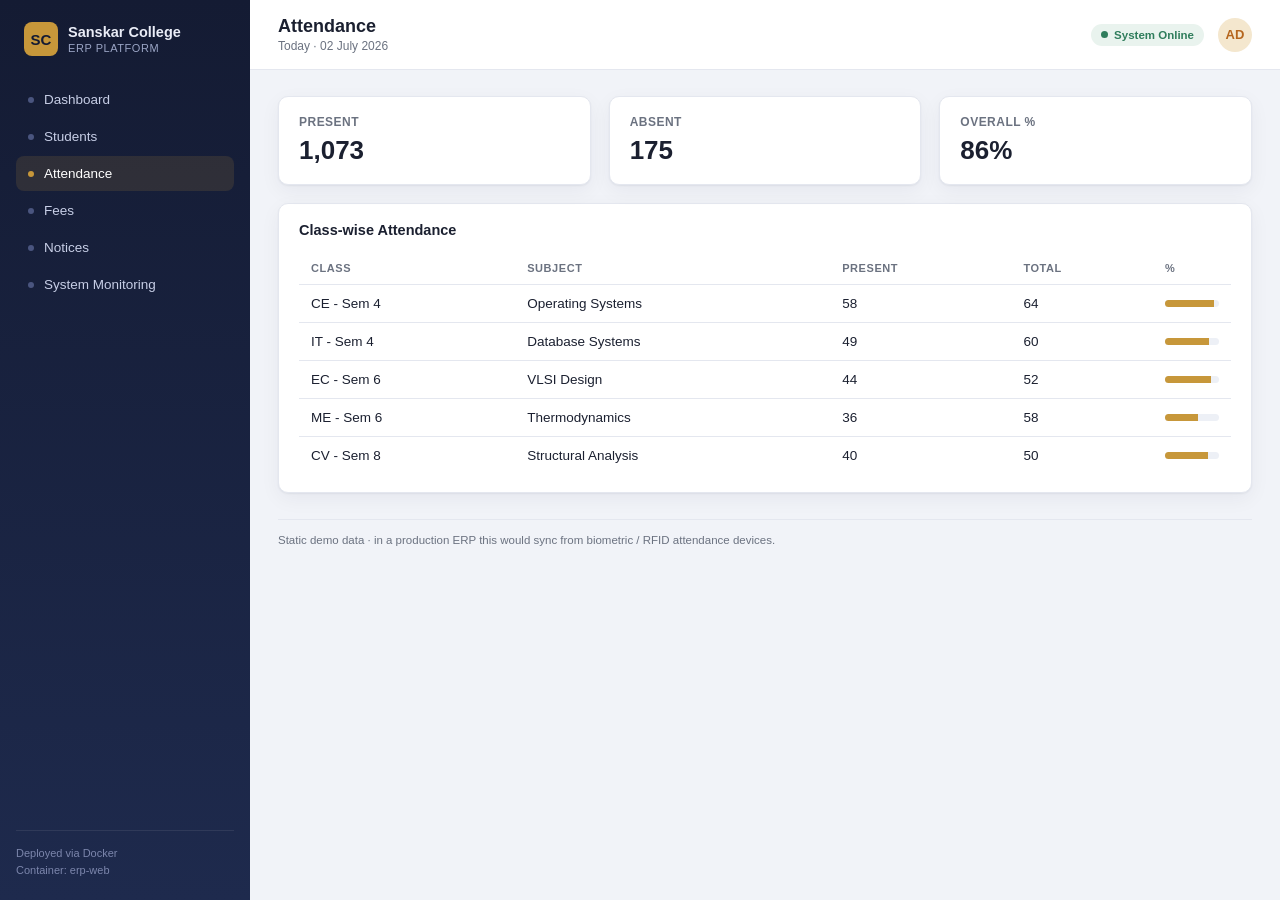
==== college-erp-docker/app/attendance.html @ 16501cbe "Initial commit" ====
<!DOCTYPE html>
<html lang="en">
<head>
<meta charset="UTF-8">
<meta name="viewport" content="width=device-width, initial-scale=1.0">
<title>Attendance · Sanskar College ERP</title>
<link rel="stylesheet" href="assets/style.css">
</head>
<body>
<div class="app">

  <aside class="sidebar">
    <div class="brand">
      <div class="brand-mark">SC</div>
      <div class="brand-text">
        <div class="name">Sanskar College</div>
        <div class="sub">ERP PLATFORM</div>
      </div>
    </div>
    <nav class="nav">
      <a href="index.html"><span class="dot"></span> Dashboard</a>
      <a href="students.html"><span class="dot"></span> Students</a>
      <a href="attendance.html" class="active"><span class="dot"></span> Attendance</a>
      <a href="fees.html"><span class="dot"></span> Fees</a>
      <a href="notices.html"><span class="dot"></span> Notices</a>
      <a href="monitoring.html"><span class="dot"></span> System Monitoring</a>
    </nav>
    <div class="sidebar-foot">
      Deployed via Docker<br>
      Container: <span>erp-web</span>
    </div>
  </aside>

  <div class="main">
    <div class="topbar">
      <div>
        <h1>Attendance</h1>
        <div class="meta">Today · 02 July 2026</div>
      </div>
      <div class="topbar-right">
        <span class="pill"><span class="blip"></span> System Online</span>
        <div class="avatar">AD</div>
      </div>
    </div>

    <div class="content">
      <div class="grid cols-3">
        <div class="card stat"><div class="label">Present</div><div class="value">1,073</div></div>
        <div class="card stat"><div class="label">Absent</div><div class="value">175</div></div>
        <div class="card stat"><div class="label">Overall %</div><div class="value">86%</div></div>
      </div>
      <br>
      <div class="card">
        <h2>Class-wise Attendance</h2>
        <table>
          <thead><tr><th>Class</th><th>Subject</th><th>Present</th><th>Total</th><th>%</th></tr></thead>
          <tbody>
            <tr><td>CE - Sem 4</td><td>Operating Systems</td><td>58</td><td>64</td><td>
              <div class="progress"><span style="width:91%"></span></div></td></tr>
            <tr><td>IT - Sem 4</td><td>Database Systems</td><td>49</td><td>60</td><td>
              <div class="progress"><span style="width:82%"></span></div></td></tr>
            <tr><td>EC - Sem 6</td><td>VLSI Design</td><td>44</td><td>52</td><td>
              <div class="progress"><span style="width:85%"></span></div></td></tr>
            <tr><td>ME - Sem 6</td><td>Thermodynamics</td><td>36</td><td>58</td><td>
              <div class="progress"><span style="width:62%"></span></div></td></tr>
            <tr><td>CV - Sem 8</td><td>Structural Analysis</td><td>40</td><td>50</td><td>
              <div class="progress"><span style="width:80%"></span></div></td></tr>
          </tbody>
        </table>
      </div>
      <div class="footnote">Static demo data · in a production ERP this would sync from biometric / RFID attendance devices.</div>
    </div>
  </div>
</div>
</body>
</html>
---- college-erp-docker/app/assets/style.css ----
:root{
  --bg:#F1F3F8;
  --surface:#FFFFFF;
  --navy:#141B33;
  --navy-2:#1E2A4D;
  --gold:#C7973A;
  --gold-soft:#F4E7CE;
  --text:#1B2030;
  --muted:#6B7280;
  --border:#E4E7EF;
  --ok:#2F7D5C;
  --warn:#B5651D;
  --danger:#B23A2F;
  --radius:10px;
  --shadow:0 1px 2px rgba(20,27,51,0.06), 0 6px 20px rgba(20,27,51,0.05);
}

*{box-sizing:border-box;}
html,body{height:100%;}
body{
  margin:0;
  font-family:'Segoe UI', Roboto, Inter, Arial, sans-serif;
  background:var(--bg);
  color:var(--text);
  -webkit-font-smoothing:antialiased;
}

a{color:inherit;text-decoration:none;}

.eyebrow{
  font-size:11px;
  letter-spacing:.14em;
  text-transform:uppercase;
  color:var(--gold);
  font-weight:700;
}

/* ---------- App shell ---------- */
.app{
  display:grid;
  grid-template-columns:250px 1fr;
  min-height:100vh;
}

.sidebar{
  background:linear-gradient(180deg,var(--navy) 0%,var(--navy-2) 100%);
  color:#EAEDF7;
  padding:22px 16px;
  display:flex;
  flex-direction:column;
  gap:26px;
}

.brand{
  display:flex;
  align-items:center;
  gap:10px;
  padding:0 8px;
}
.brand-mark{
  width:34px;height:34px;border-radius:8px;
  background:var(--gold);
  color:var(--navy);
  display:flex;align-items:center;justify-content:center;
  font-weight:800;font-size:15px;
  flex:none;
}
.brand-text .name{font-weight:700;font-size:14.5px;line-height:1.2;}
.brand-text .sub{font-size:11px;color:#9AA4C4;letter-spacing:.05em;}

.nav{display:flex;flex-direction:column;gap:2px;}
.nav a{
  display:flex;align-items:center;gap:10px;
  padding:10px 12px;border-radius:8px;
  font-size:13.5px;color:#C7CEE6;font-weight:500;
}
.nav a .dot{width:6px;height:6px;border-radius:50%;background:#4A557F;flex:none;}
.nav a:hover{background:rgba(255,255,255,0.06);color:#fff;}
.nav a.active{background:rgba(199,151,58,0.14);color:#fff;}
.nav a.active .dot{background:var(--gold);}

.sidebar-foot{
  margin-top:auto;
  border-top:1px solid rgba(255,255,255,0.08);
  padding-top:14px;
  font-size:11px;
  color:#7C86AC;
  line-height:1.5;
}

/* ---------- Main area ---------- */
.main{display:flex;flex-direction:column;min-height:100vh;}

.topbar{
  display:flex;align-items:center;justify-content:space-between;
  padding:16px 28px;
  background:var(--surface);
  border-bottom:1px solid var(--border);
  position:sticky;top:0;z-index:5;
}
.topbar h1{font-size:18px;margin:0;font-weight:700;}
.topbar .meta{font-size:12px;color:var(--muted);margin-top:2px;}
.topbar-right{display:flex;align-items:center;gap:14px;}
.pill{
  font-size:11.5px;font-weight:700;
  padding:5px 10px;border-radius:999px;
  background:#E9F3EE;color:var(--ok);
  display:flex;align-items:center;gap:6px;
}
.pill .blip{width:7px;height:7px;border-radius:50%;background:var(--ok);animation:pulse 1.8s infinite;}
@keyframes pulse{0%{opacity:1;}50%{opacity:.35;}100%{opacity:1;}}

.avatar{
  width:34px;height:34px;border-radius:50%;
  background:var(--gold-soft);color:var(--warn);
  display:flex;align-items:center;justify-content:center;
  font-weight:700;font-size:13px;
}

.content{padding:26px 28px 60px;flex:1;}

/* ---------- Cards / grid ---------- */
.grid{display:grid;gap:18px;}
.grid.cols-4{grid-template-columns:repeat(4,1fr);}
.grid.cols-3{grid-template-columns:repeat(3,1fr);}
.grid.cols-2{grid-template-columns:2fr 1fr;}

.card{
  background:var(--surface);
  border:1px solid var(--border);
  border-radius:var(--radius);
  box-shadow:var(--shadow);
  padding:18px 20px;
}
.card h2{font-size:14.5px;margin:0 0 14px;font-weight:700;}
.card h2 span{color:var(--muted);font-weight:500;font-size:12px;}

.stat .label{font-size:12px;color:var(--muted);font-weight:600;text-transform:uppercase;letter-spacing:.04em;}
.stat .value{font-size:26px;font-weight:800;margin-top:6px;}
.stat .delta{font-size:12px;margin-top:6px;font-weight:600;}
.stat .delta.up{color:var(--ok);}
.stat .delta.down{color:var(--danger);}

table{width:100%;border-collapse:collapse;font-size:13.5px;}
th{
  text-align:left;font-size:11px;text-transform:uppercase;letter-spacing:.05em;
  color:var(--muted);padding:10px 12px;border-bottom:1px solid var(--border);
}
td{padding:11px 12px;border-bottom:1px solid var(--border);}
tr:last-child td{border-bottom:none;}
tr:hover td{background:#FAFBFD;}

.badge{
  font-size:11px;font-weight:700;padding:4px 9px;border-radius:999px;display:inline-block;
}
.badge.ok{background:#E9F3EE;color:var(--ok);}
.badge.warn{background:#FBEEE0;color:var(--warn);}
.badge.danger{background:#FBE9E7;color:var(--danger);}

.list{display:flex;flex-direction:column;}
.list-item{
  display:flex;gap:12px;padding:12px 0;
  border-bottom:1px solid var(--border);
}
.list-item:last-child{border-bottom:none;}
.list-item .idot{
  width:8px;height:8px;border-radius:50%;margin-top:6px;flex:none;background:var(--gold);
}
.list-item .title{font-size:13.5px;font-weight:600;}
.list-item .desc{font-size:12.5px;color:var(--muted);margin-top:2px;}
.list-item .time{font-size:11px;color:var(--muted);white-space:nowrap;margin-left:auto;}

.progress{height:7px;border-radius:999px;background:#EDF0F6;overflow:hidden;}
.progress > span{display:block;height:100%;background:var(--gold);}

.btn{
  display:inline-flex;align-items:center;gap:6px;
  background:var(--navy);color:#fff;border:none;
  padding:9px 15px;border-radius:8px;font-size:13px;font-weight:600;cursor:pointer;
}
.btn.ghost{background:transparent;color:var(--navy);border:1px solid var(--border);}

.toolbar{display:flex;align-items:center;justify-content:space-between;margin-bottom:16px;gap:12px;}
.search{
  border:1px solid var(--border);border-radius:8px;padding:8px 12px;
  font-size:13px;min-width:220px;background:#fff;
}

.footnote{
  font-size:11.5px;color:var(--muted);margin-top:26px;
  border-top:1px solid var(--border);padding-top:14px;
}

.tag{
  font-size:11px;font-weight:700;color:var(--navy);
  background:var(--gold-soft);padding:3px 8px;border-radius:6px;
}

@media (max-width:900px){
  .app{grid-template-columns:1fr;}
  .sidebar{display:none;}
  .grid.cols-4{grid-template-columns:repeat(2,1fr);}
  .grid.cols-3{grid-template-columns:1fr;}
  .grid.cols-2{grid-template-columns:1fr;}
}
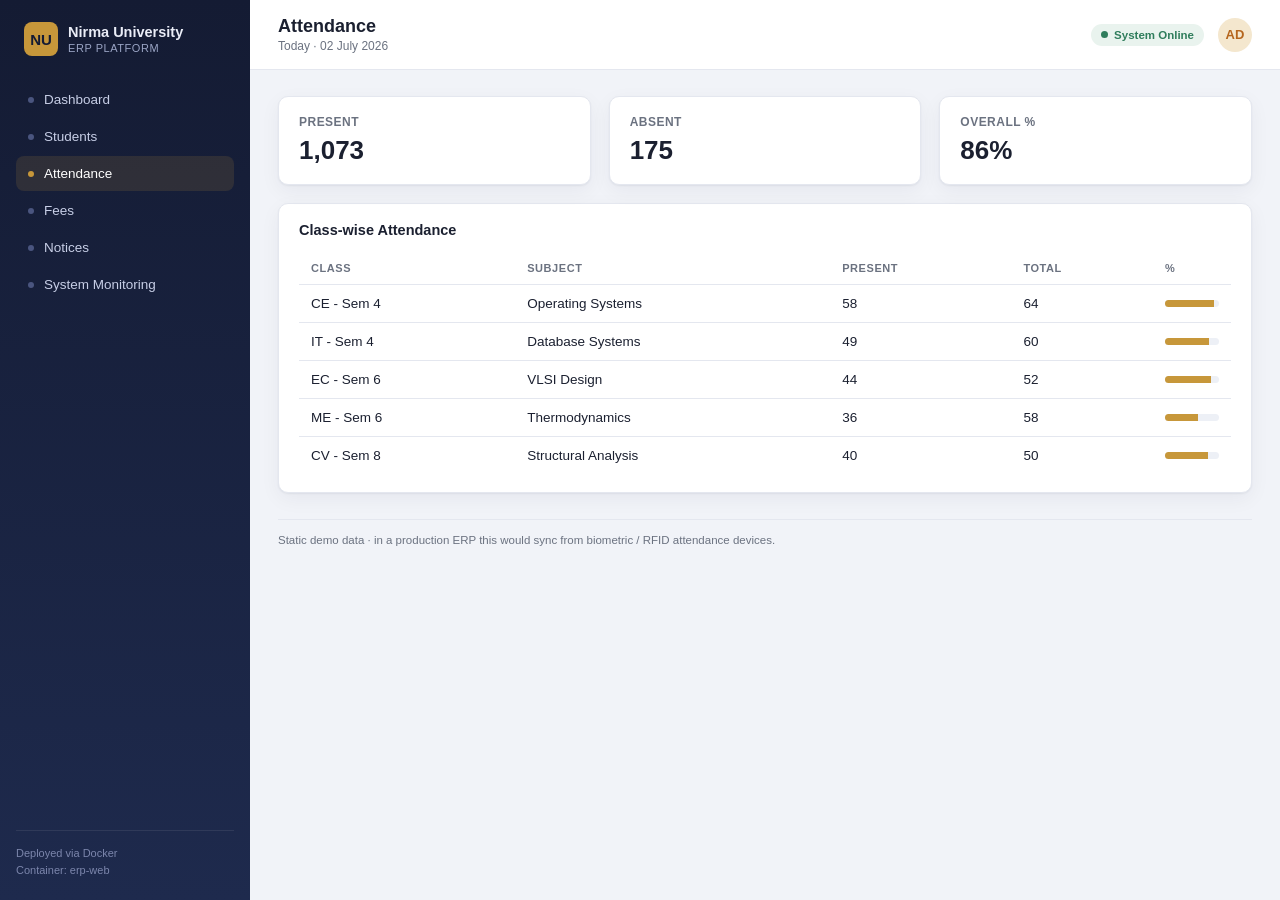
==== commit 2d41ac0d: "UI updated" ====
--- a/college-erp-docker/app/attendance.html
+++ b/college-erp-docker/app/attendance.html
@@ -3,7 +3,7 @@
 <head>
 <meta charset="UTF-8">
 <meta name="viewport" content="width=device-width, initial-scale=1.0">
-<title>Attendance · Sanskar College ERP</title>
+<title>Attendance · Nirma University ERP</title>
 <link rel="stylesheet" href="assets/style.css">
 </head>
 <body>
@@ -11,9 +11,9 @@
 
   <aside class="sidebar">
     <div class="brand">
-      <div class="brand-mark">SC</div>
+      <div class="brand-mark">NU</div>
       <div class="brand-text">
-        <div class="name">Sanskar College</div>
+        <div class="name">Nirma University</div>
         <div class="sub">ERP PLATFORM</div>
       </div>
     </div>
